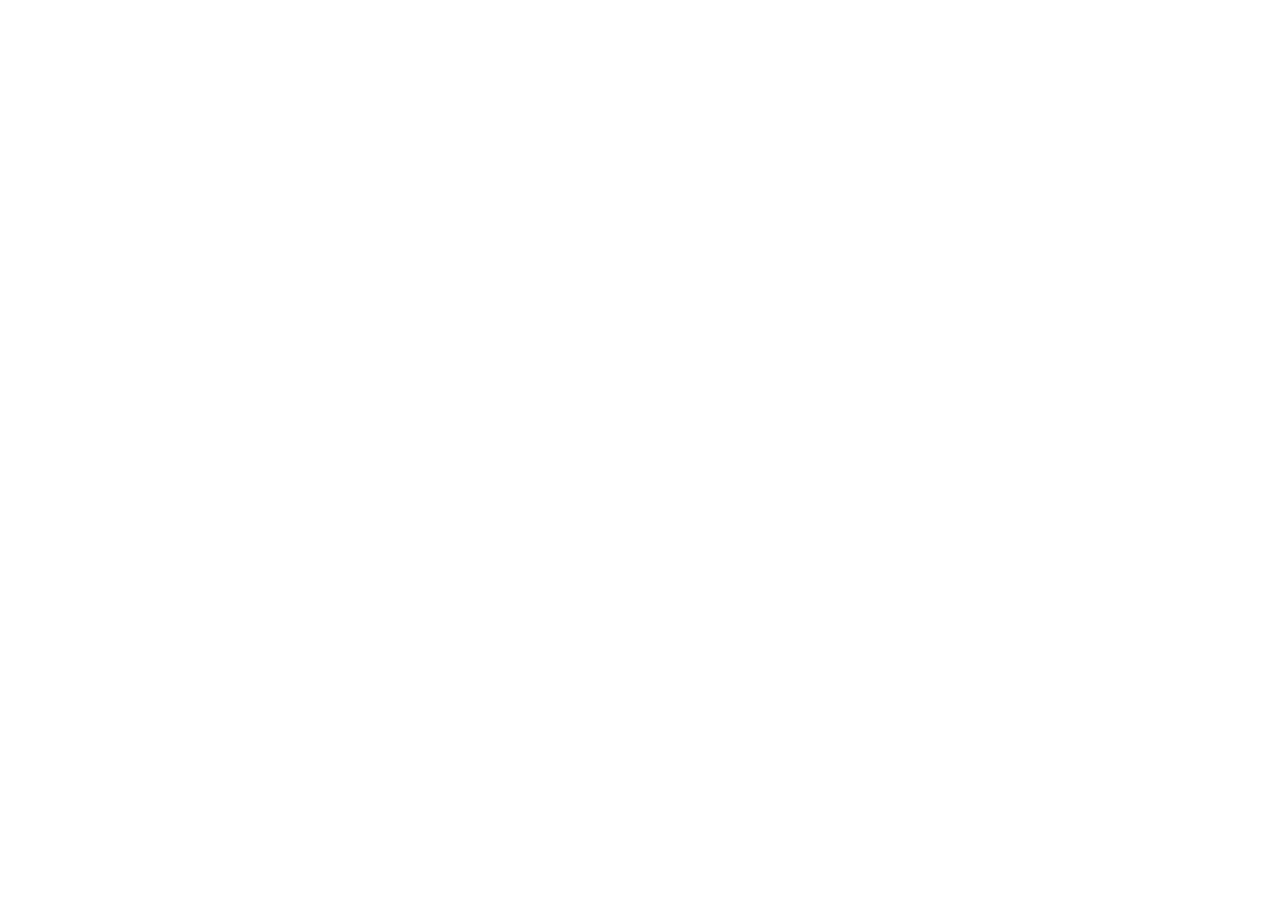
==== ci-driven-portfolio/index.html @ 42bf0cc4 "Automated commit from windows machine at 2026-05-01 23:41:18" ====
<!DOCTYPE html>
<html lang="en">
  <head>
    <meta charset="utf-8">
    <title>Redirecting...</title>
    <!-- The "0" means redirect after 0 seconds. Change the URL to your root domain. -->
    <meta http-equiv="refresh" content="0; url=https://vijayrmourya.github.io/">
  </head>
  <body>
    <p>My portfolio has moved to a new URL. <a href="https://vijayrmourya.github.io/">Click here if you are not redirected automatically.</a></p>
  </body>
</html>
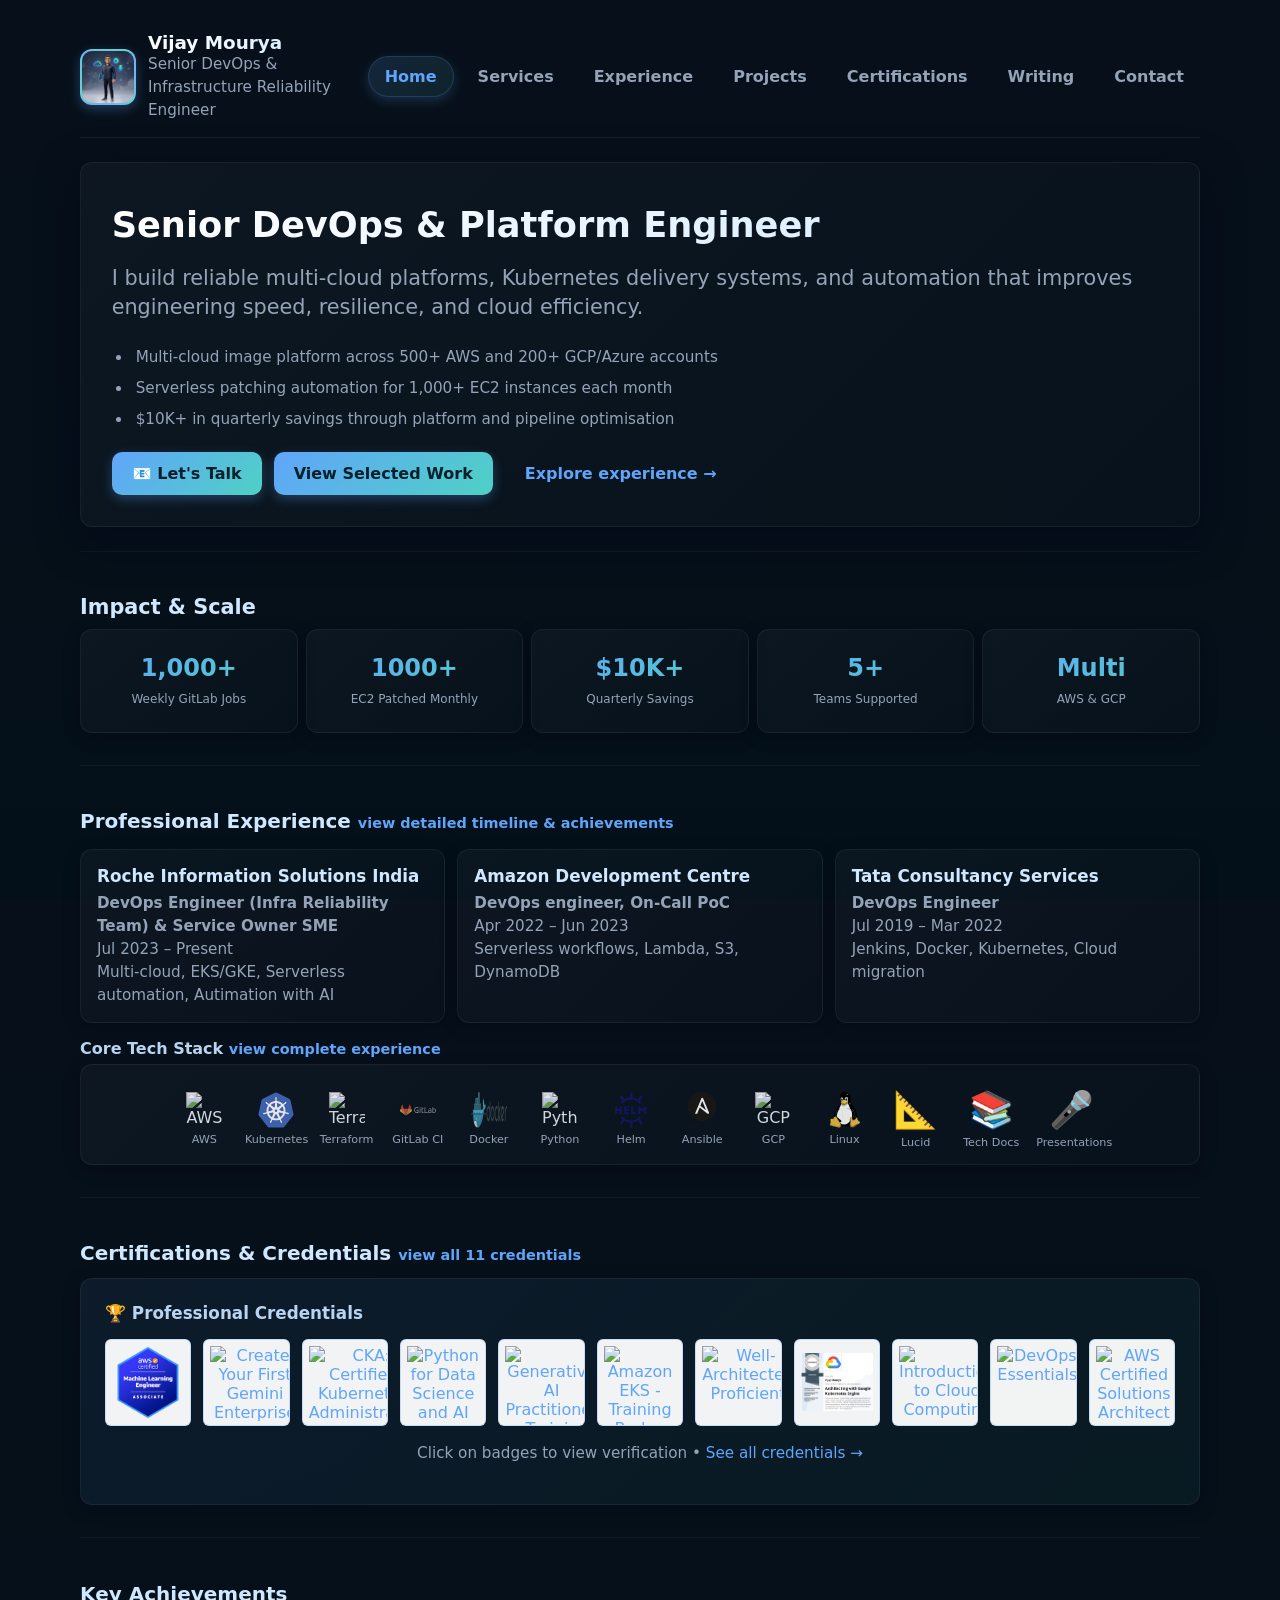
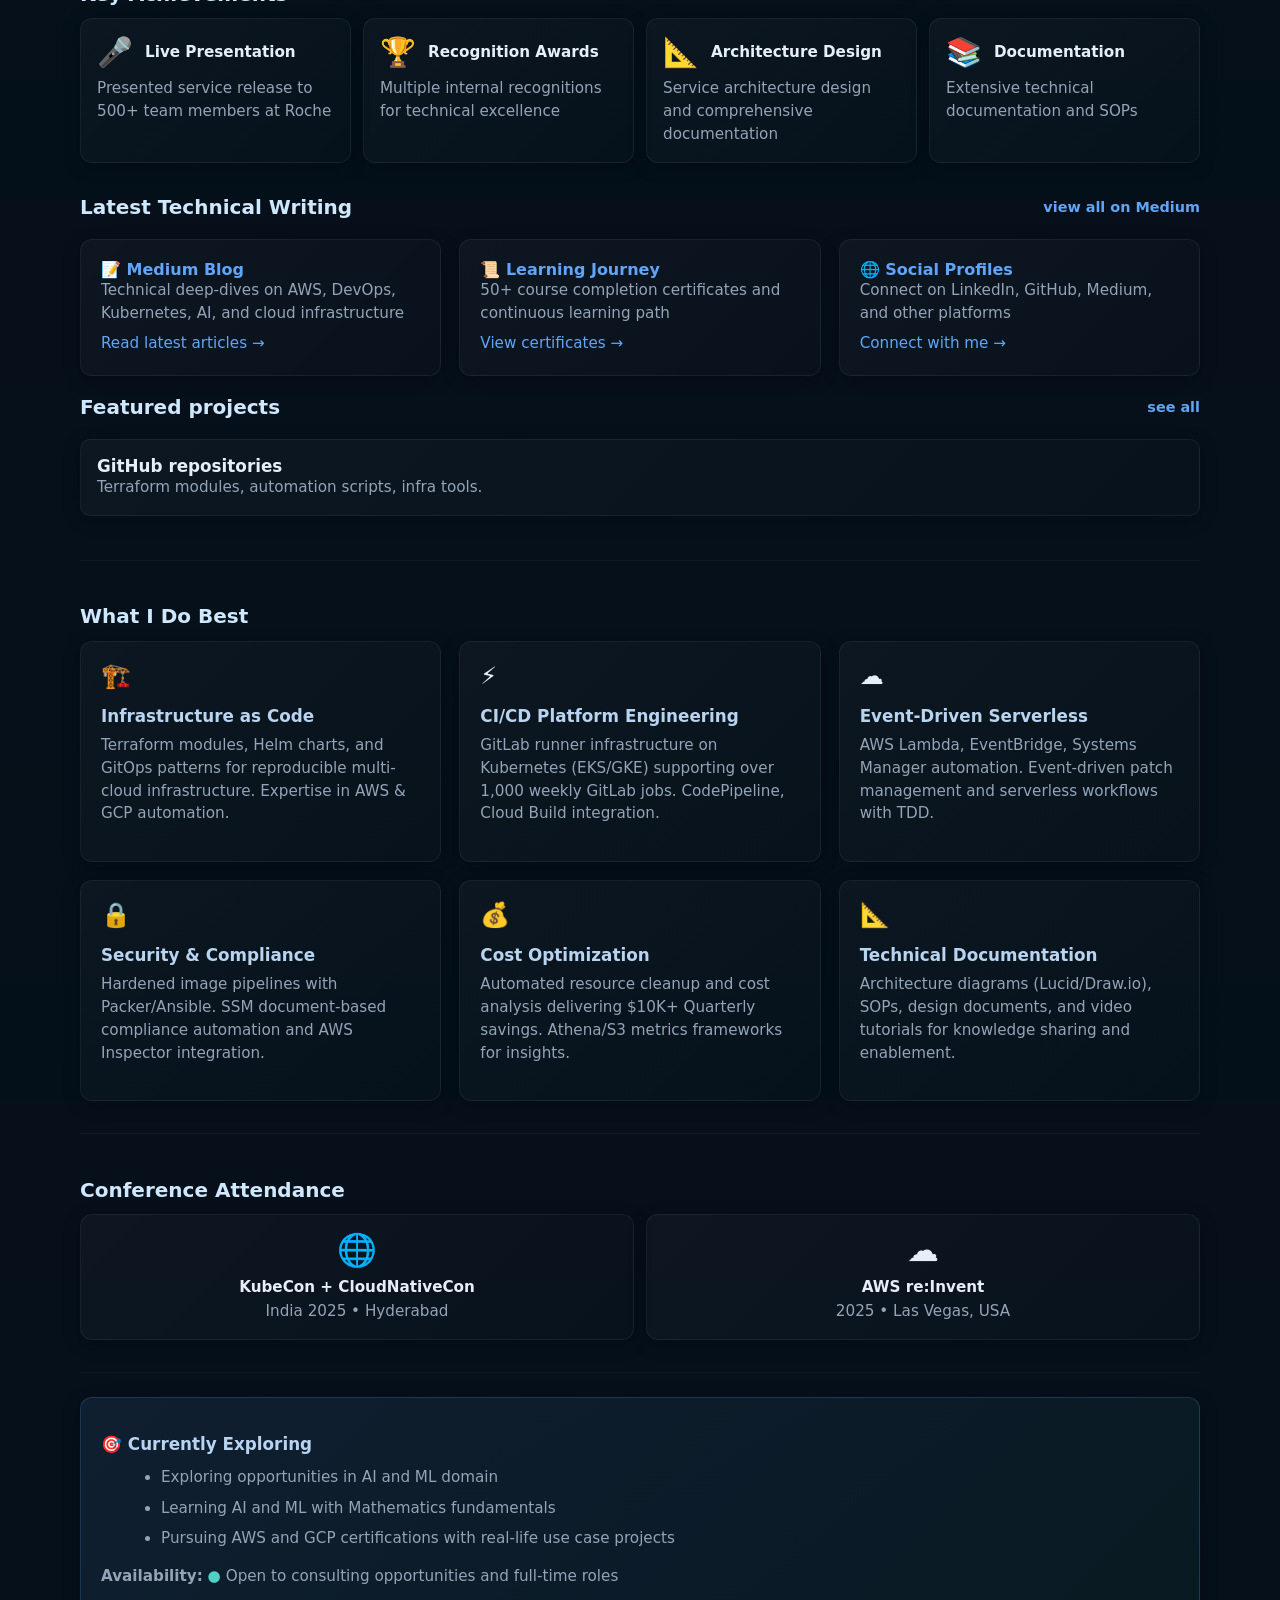
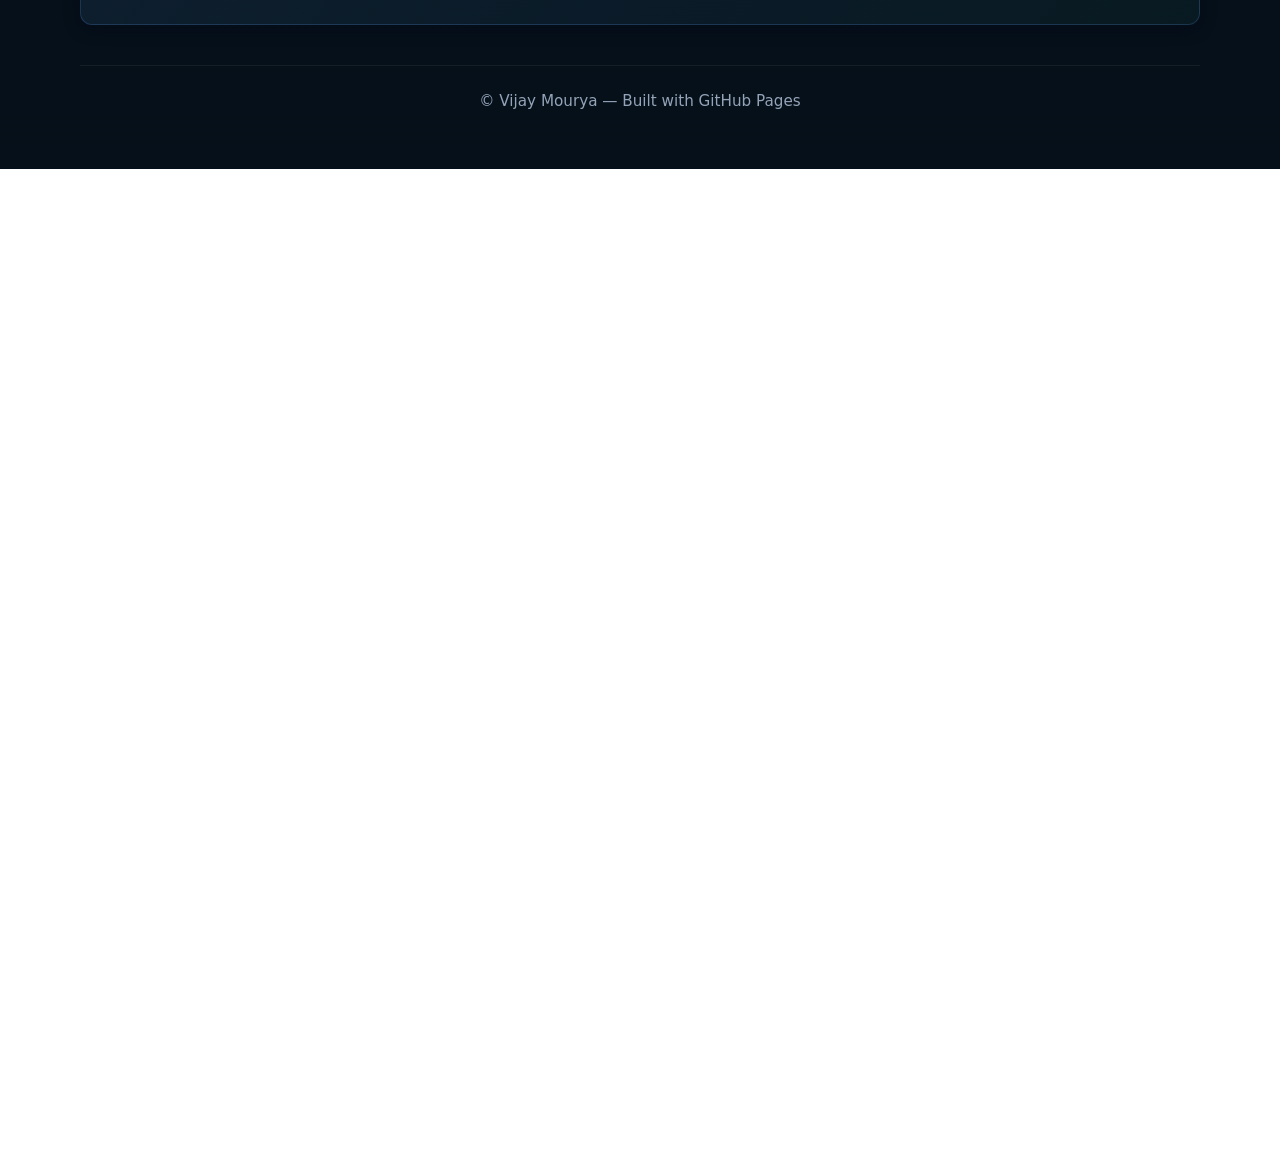
==== commit 919e5242: "updated profile details and projects" ====
--- a/ci-driven-portfolio/index.html
+++ b/ci-driven-portfolio/index.html
@@ -1,12 +1,12 @@
-<!DOCTYPE html>
-<html lang="en">
-  <head>
-    <meta charset="utf-8">
-    <title>Redirecting...</title>
-    <!-- The "0" means redirect after 0 seconds. Change the URL to your root domain. -->
-    <meta http-equiv="refresh" content="0; url=https://vijayrmourya.github.io/">
-  </head>
-  <body>
-    <p>My portfolio has moved to a new URL. <a href="https://vijayrmourya.github.io/">Click here if you are not redirected automatically.</a></p>
-  </body>
-</html>
+<!DOCTYPE html>
+<html lang="en">
+  <head>
+    <meta charset="utf-8">
+    <title>Redirecting...</title>
+    <!-- The "0" means redirect after 0 seconds. Change the URL to your root domain. -->
+    <meta http-equiv="refresh" content="0; url=https://vijayrmourya.github.io/">
+  </head>
+  <body>
+    <p>My portfolio has moved to a new URL. <a href="https://vijayrmourya.github.io/">Click here if you are not redirected automatically.</a></p>
+  </body>
+</html>
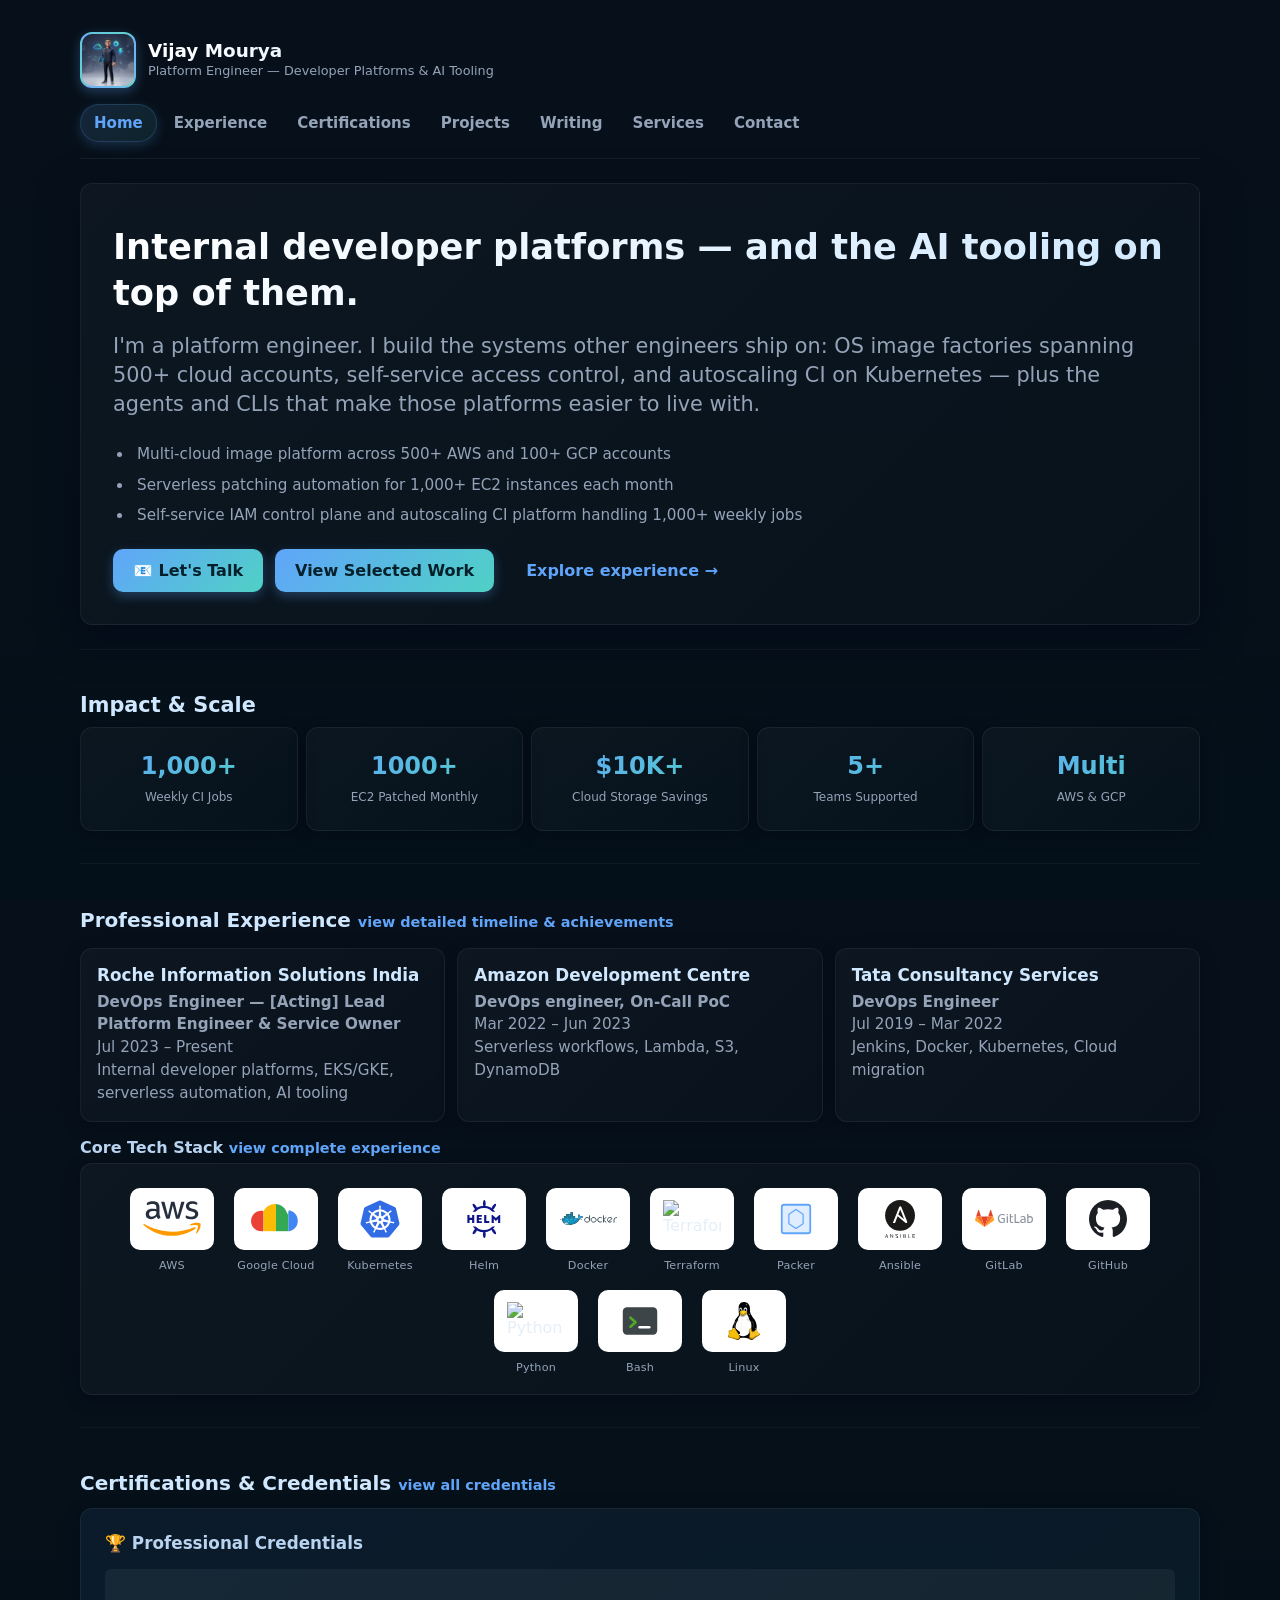
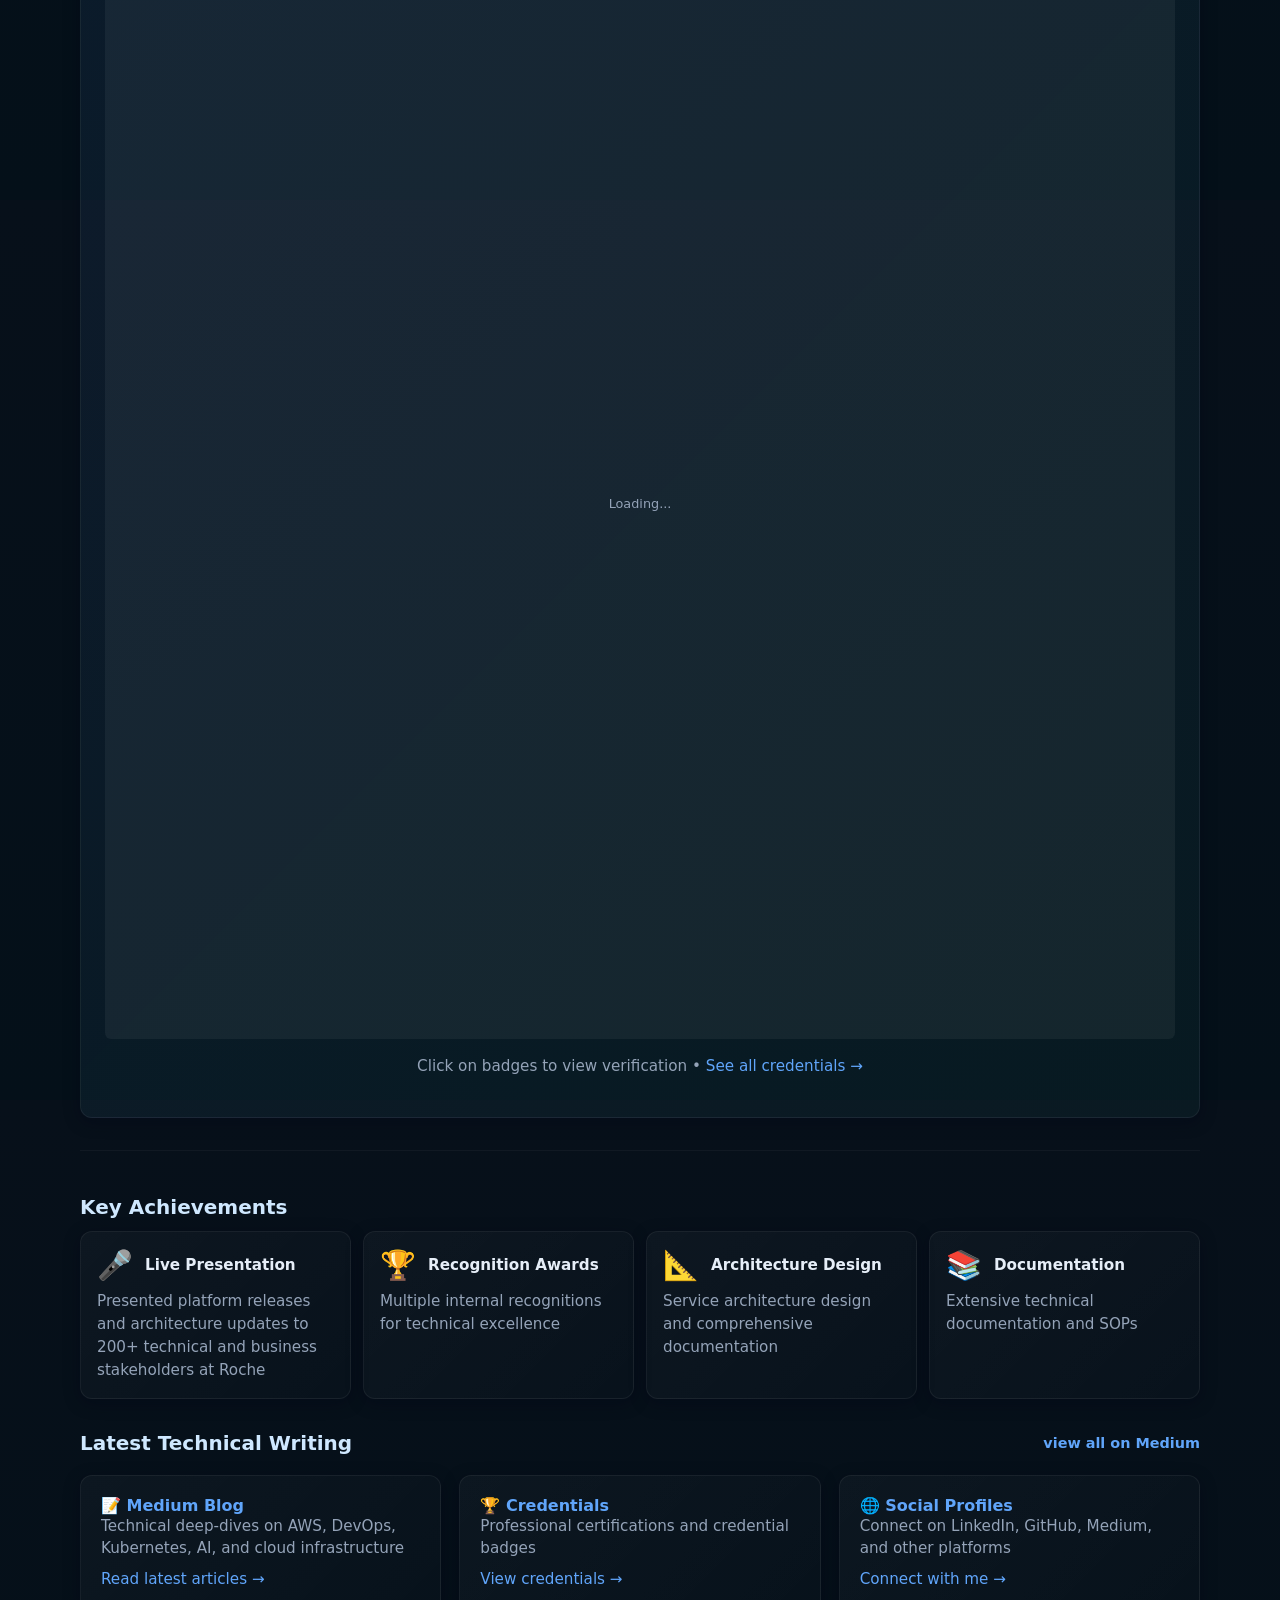
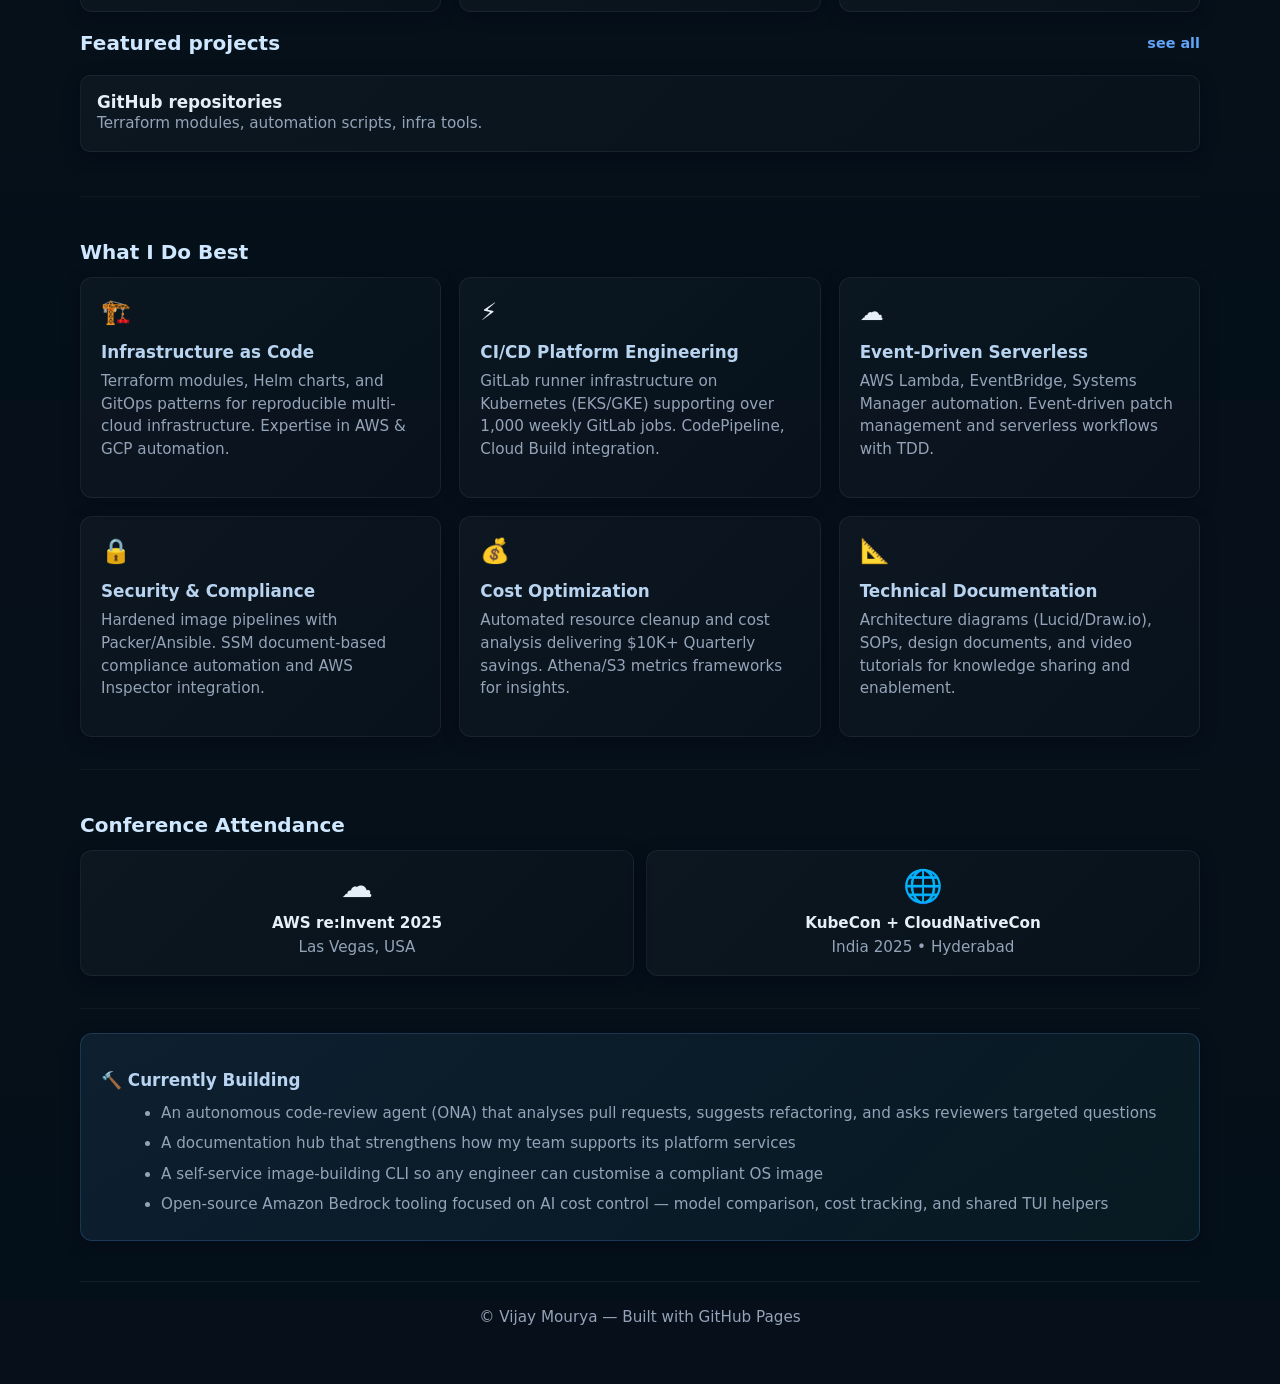
==== commit d77c5c3b: "chore: rebuild site (8 pages) [skip ci]" ====
--- a/ci-driven-portfolio/index.html
+++ b/ci-driven-portfolio/index.html
@@ -1,12 +1,12 @@
-<!DOCTYPE html>
-<html lang="en">
-  <head>
-    <meta charset="utf-8">
-    <title>Redirecting...</title>
-    <!-- The "0" means redirect after 0 seconds. Change the URL to your root domain. -->
-    <meta http-equiv="refresh" content="0; url=https://vijayrmourya.github.io/">
-  </head>
-  <body>
-    <p>My portfolio has moved to a new URL. <a href="https://vijayrmourya.github.io/">Click here if you are not redirected automatically.</a></p>
-  </body>
-</html>
+<!DOCTYPE html>
+<html lang="en">
+  <head>
+    <meta charset="utf-8">
+    <title>Redirecting...</title>
+    <!-- The "0" means redirect after 0 seconds. Change the URL to your root domain. -->
+    <meta http-equiv="refresh" content="0; url=https://vijayrmourya.github.io/">
+  </head>
+  <body>
+    <p>My portfolio has moved to a new URL. <a href="https://vijayrmourya.github.io/">Click here if you are not redirected automatically.</a></p>
+  </body>
+</html>
